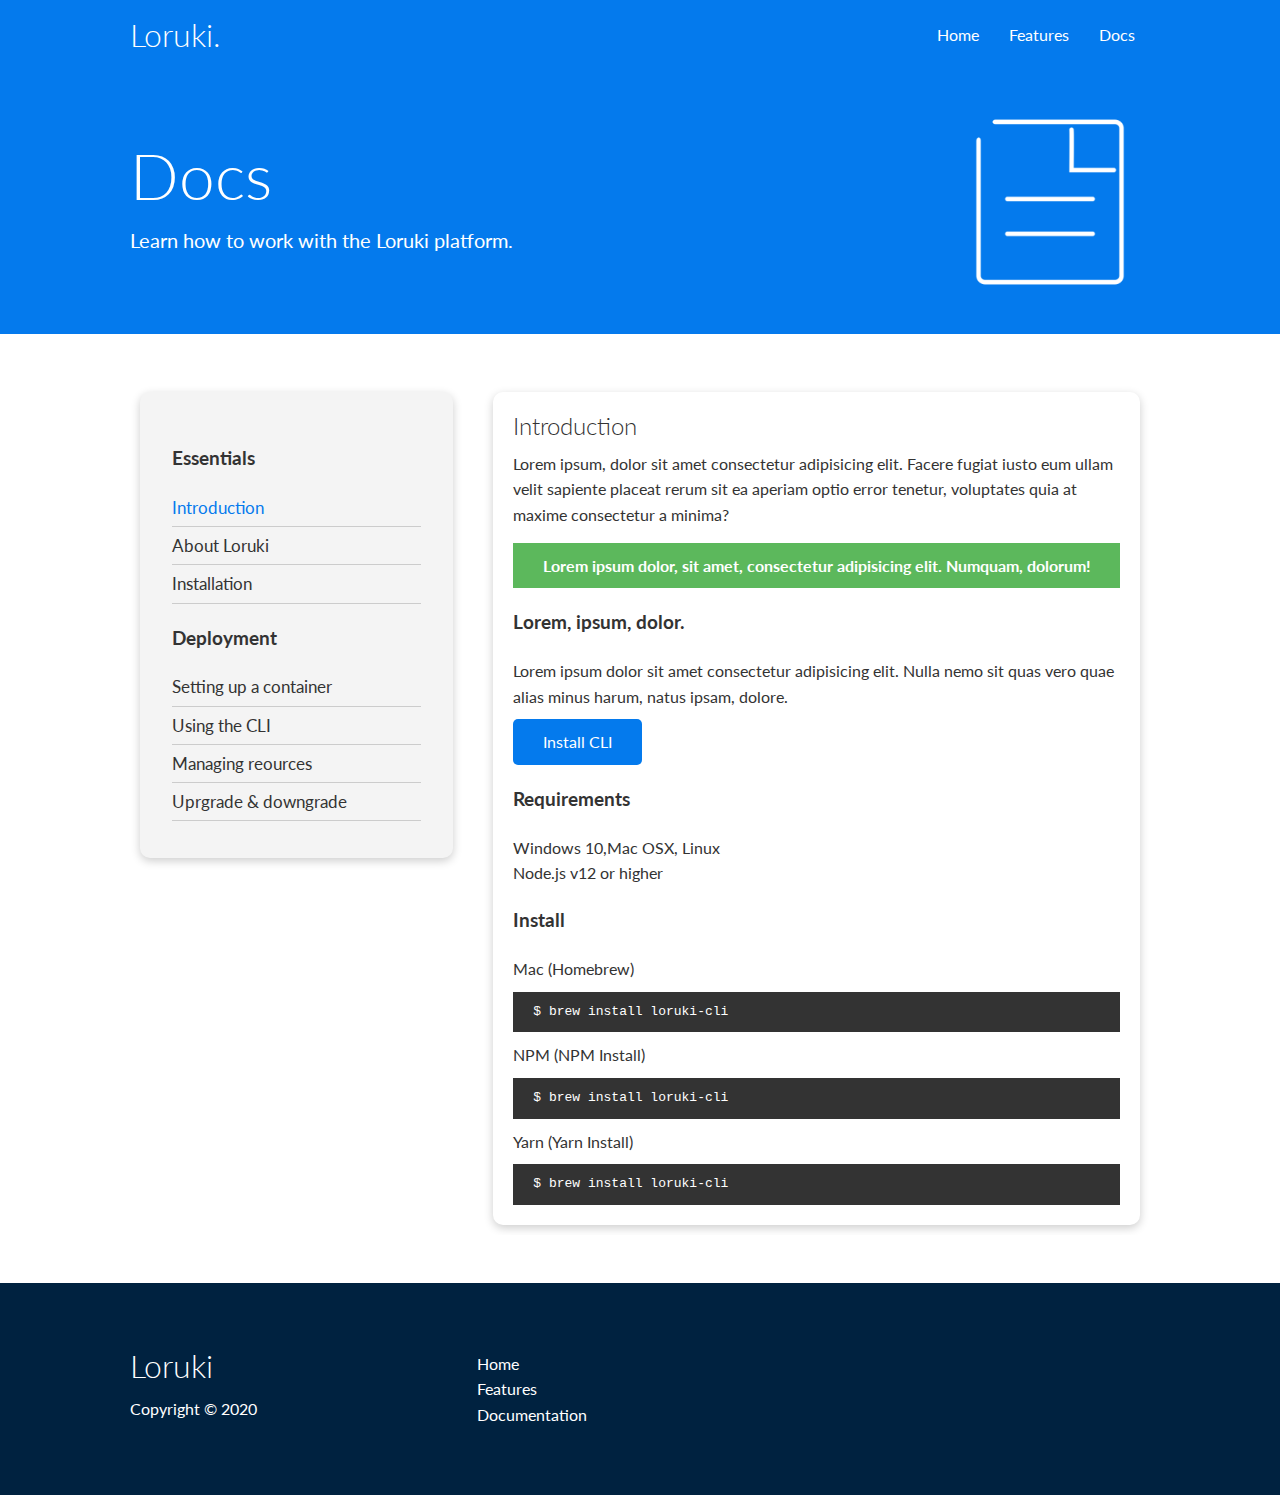
==== docs.html @ 864c298c "comment" ====
<!DOCTYPE html>
<html lang="en">
<head>
	<meta charset="utf-8">
	<meta name="keywords" content="">
	<meta name="description" content="">
	<meta name="viewport" content="width=device-width, initial-sale=1.0">
	<meta name="robots" content="nofollow">
	<meta name="author" content="Aikyu Canty">
	<link rel="stylesheet" href="/CSS/utilites.css">
	<link rel="stylesheet" href="/CSS/styles.css">
	<link rel="stylesheet" href="https://cdnjs.cloudflare.com/ajax/libs/font-awesome/5.15.1/css/all.min.css" integrity="sha512-+4zCK9k+qNFUR5X+cKL9EIR+ZOhtIloNl9GIKS57V1MyNsYpYcUrUeQc9vNfzsWfV28IaLL3i96P9sdNyeRssA==" crossorigin="anonymous" />
	<title>Loruki | Cloud Hosting For Everyone</title>
</head>
<body>
	<!-- Navbar -->
	<div class="navbar">
		<div class="container flex">
			<h1 class="logo">Loruki.</h1>
			<nav>
				<ul>
					<li><a href="index.html">Home</a></li>
					<li><a href="features.html">Features</a></li>
					<li><a href="docs.html">Docs</a></li>
				</ul>
			</nav>
		</div>
	</div><!-- end of Navbar -->

	<!-- Head -->
	<section class="docs-head bg-primary py-3">
		<div class="container grid">
			<div>
				<h1 class="xl">Docs</h1>
				<p class="lead">Learn how to work with the Loruki platform.</p>
			</div>
			<img src="IMG/docs.png" alt="">
		</div>
	</section>

	<!-- Docs Main -->
	<section class="docs-main my-4">
		<div class="container grid">
			<div class="card bg-light p-3">
				<h3 class="my-2">Essentials</h3>
				<nav>
					<ul>
						<li><a class="text-primary" href="#">Introduction</a></li>
						<li><a href="#">About Loruki</a></li>
						<li><a href="#">Installation</a></li>
					</ul>
				</nav>
				<h3 class="my-2">Deployment</h3>
				<nav>
					<ul>
						<li><a href="#">Setting up a container</a></li>
						<li><a href="#">Using the CLI</a></li>
						<li><a href="#">Managing reources</a></li>
						<li><a href="#">Uprgrade & downgrade</a></li>
					</ul>
				</nav>
			</div>
			<div class="card">
				<h2>Introduction</h2>
				<p>Lorem ipsum, dolor sit amet consectetur adipisicing elit. Facere fugiat iusto eum ullam velit sapiente placeat rerum sit ea aperiam optio error tenetur, voluptates quia at maxime consectetur a minima?</p>
				<div class="alert alert-success">
					<i class="fas fa-info"></i>Lorem ipsum dolor, sit amet, consectetur adipisicing elit. Numquam, dolorum!
				</div>
				<h3>Lorem, ipsum, dolor.</h3>
				<p>Lorem ipsum dolor sit amet consectetur adipisicing elit. Nulla nemo sit quas vero quae alias minus harum, natus ipsam, dolore.</p>
				<a href="#" class="btn btn-primary">Install CLI</a>
				<h3>Requirements</h3>
					<ul>
						<li>Windows 10,Mac OSX, Linux</li>
						<li>Node.js v12 or higher</li>
					</ul>
				<h3>Install</h3>
				<p>Mac (Homebrew)</p>
				<pre><code>$ brew install loruki-cli</code></pre>
				<p>NPM (NPM Install)</p>
				<pre><code>$ brew install loruki-cli</code></pre>
				<p>Yarn (Yarn Install)</p>
				<pre><code>$ brew install loruki-cli</code></pre>
			</div>
	</section>



	<!-- Footer -->
	<footer class="footer bg-dark py-5">
		<div class="container grid grid-3">
			<div>
				<h1>Loruki</h1>
				<p>Copyright &copy; 2020</p>
			</div>
			<nav>
				<ul>
					<li><a href="index.html">Home</a></li>
					<li><a href="features.html">Features</a></li>
					<li><a href="docs.html"></a>Documentation</li>
				</ul>
			</nav>
			<div class="social">
				<a href=""><i class="fab fa-github fa-2x"></i></a>
				<a href=""><i class="fab fa-twitter fa-2x"></i></a>
				<a href=""><i class="fab fa-facebook fa-2x"></i></a>
				<a href=""><i class="fab fa-instagram fa-2x"></i></a>
			</div>
		</div>
	</footer>

</body>
</html>
---- CSS/utilites.css ----
.container{
	max-width: 1100px;
	margin: 0 auto;
	overflow: auto;
	padding: 0 40px;
}

.card{
	background-color: #fff;
	color: #333;
	border-radius: 10px;
	box-shadow: 0 3px 10px rgba(0,0,0,0.2);
	padding: 20px;
	margin: 10px;
}
.btn{
	display: inline-block;
	padding: 10px 30px;
	cursor: pointer;
	background: var(--primary-color);
	color: #fff;
	border: none;
	border-radius: 5px;
}

.btn-outline{
	background-color: transparent;
	border: 1px solid white;
}

.btn:hover{
	transform: scale3d(.98);
}

.flex{
	display: flex;
	justify-content: center;
	align-items: center;
	height: 100%;
}

.grid{
	display: grid;
	grid-template-columns: repeat(2, 1fr);
	grid-gap: 20px;
	justify-content: center;
	align-items: center;
	height: 100%;
}

.grid-3{
	grid-template-columns: repeat(3, 1fr);
}

.text-center{
	text-align: center;
}



/* Background colors & Button colors */
.bg-primary, .btn-primary{
	background-color: var(--primary-color);
	color: #fff;
}
.bg-secondary, .btn-secondary{
	background-color: var(--secondary-color);
	color: #fff;
}
.bg-dark, .btn-dark{
	background-color: var(--dark-color);
	color: #fff;
}
.bg-light, .btn-light{
	background-color: var(--light-color);
	color: #333;
}

.bg-primary a, 
.btn-primary a,
.bg-secondary a, 
.btn-secondary a,
.bg-dark a, 
.btn-dark a,
.bg-light a, 
.btn-light a{
	color: #fff;
}


/* Text Sizes */
.lead{
	font-size: 20px;
}

.sm{
	font-size: 1rem;
}
.md{
	font-size: 2rem;
}
.lg{
	font-size: 3rem;
}
.xl{
	font-size: 4rem;
}

/*-- Alert --*/
.alert{
	background-color: var(--light-color);
	padding: 10px 20px;
	font-weight: bold;
	margin: 15px 0;
}

.alert i{
	margin-right: 10px;
}

.alert-success{
	background-color: var(--success-color);
	color: #fff;
}

.alert-error{
	background-color: var(--error-color);
	color: #fff;
}

/*--Margin--*/
.my-1{
	margin: 1rem 0;
}

.my-2{
	margin: 1.5rem 0;
}

.my-3{
	margin: 2rem 0;
}

.my-4{
	margin: 3rem 0;
}

.my-5{
	margin: 4rem 0;
}

.m-1{
	margin: 1rem ;
}

.m-2{	margin: 1.5rem ;
}
.m-3{
	margin: 2rem ;
}

.m-4{
	margin: 3rem ;
}

.m-5{
	margin: 4rem ;
}


/*--Padding--*/
.py-1{
	padding: 1rem 0;
}

.py-2{
	padding: 1.5rem 0;
}

.py-3{
	padding: 2rem 0;
}

.py-4{
	padding: 3rem 0;
}

.py-5{
	padding: 4rem 0;
}

.p-1{
	padding: 1rem ;
}

.p-2{
	padding: 1.5rem ;
}

.p-3{
	padding: 2rem ;
}

.p-4{
	padding: 3rem ;
}

.p-5{
	padding: 4rem ;
}
---- CSS/styles.css ----
@import url('https://fonts.googleapis.com/css2?family=Lato:wght@300&display=swap');

:root{
	--primary-color: #047aed;
	--secondary-color: #1c3fa8;
	--dark-color: #002240;
	--light-color: #f4f4f4;
	--success-color: #5cb85c;
	--error-color: #d9534f;
}

*{
	box-sizing: border-box;
	padding: 0;
	margin: 0;
}

body{
	font-family: 'Lato', sans-serif;
	color: #333;
	line-height: 1.6;
}

ul{
	list-style-type: none;
}

a{
	text-decoration: none;
	color: #333;
}

h1, h2{
	font-weight: 300;
	line-height: 1.2;
	margin: 0 0;
}

p{
	margin: 10px 0;
}

img{
	width: 100%;
}

code, pre{
	background: #333;
	color: #fff;
	padding: 10px;
}
.hidden{
	visibility: hidden;
	height: 0;
}
/*---------Navbar-----------*/
.navbar{
	background-color: var(--primary-color);
	color: #fff;
	height: 70px;
}
	
.navbar ul{
	display: flex;
}
.navbar a{
	color: #fff;
	padding: 10px;
	margin: 0 5px;
}

.navbar a:hover{
	border-bottom: 2px #fff solid;
}

.navbar .flex{
	justify-content: space-between;
}


/*-----Showcase------*/
.showcase{
	height: 400px;
	background-color: var(--primary-color); 
	color: #fff;
	position: relative;
}

.showcase h1{
	font-size: 40px;
}

.showcase p{
	margin: 20px 0;
}

.showcase .grid{
	overflow: visible;
	grid-template-columns: 55%, 45%;
	grid-gap: 30px;
}

.showcase-form{
	position: relative;
	top: 60px;
	height: 350px;
	width: 400px;
	padding: 40px;
	z-index: 100;
	animation: slideInFromRight 1s ease-in;
}

.showcase-form .form-control{
	margin: 30px 0;
}

.showcase-form input[type='text'],
.showcase-form input[type='email']{
	border: 0;
	border-bottom: 1px solid #b4becb;
	width: 100%;
	padding: 3px;
	font-size: 16px;
}
.showcase-form input:focus{
	outline: none;

}
.showcase::before,.showcase::after{
	content: '';
	position: absolute;
	height: 100px;
	bottom: -70px;
	right: 0;
	left: 0;
	background-color: #fff;
	-webkit-transform: skewY(-3deg);
	-moz-transform: skewY(-3deg);
	-ms-transform: skewY(-3deg);	
}

.showcase-text{
	animation: slideInFromLeft 1s ease-in;
}


/*-- Stats --*/
.stats{
	padding-top: 100px;
	animation: slideInFromBottom 1s ease-in;
}

.stas-heading{
	max-width: 500px;
	margin: auto;
}

.stats .grid h3{
	font-size: 35px;
}

.stats .grid p{
	font-size: 20px;
	font-weight: bold;
}


/*-- Cli --*/
.cli .grid{
	grid-template-columns: repeat(3,1fr);
	grid-template-rows: repeat(2,1fr);
}

.cli .grid > *:first-child{
	grid-column: 1 / span 2;
	grid-row: 1 / span 2;
}


/*-- Cloud --*/
.cloud .grid{
	grid-template-columns: 4fr, 3fr;
}


/*--Languages --*/
.languages .flex{
	flex-wrap: wrap;
}

.languages .card{
	text-align: center;
	margin: 18px 10px 40px;
	transition: transform;
}

.languages .card h4{
	font-size: 20px;
	margin-bottom: 10px;
}

.languages .card:hover{
	transform: translateY(-15px);
}


/*-- Features --*/
.features-head img, .docs-head img{
	width: 200px;
	justify-self: flex-end;
}

.features-sub-head img{
	width: 300px;
	justify-self: flex-end;
}

.features-main .card > i{
	margin-right: 20px;
}
.features-main .grid{
	padding: 30px;
}

.features-main .grid > *:first-child{
	grid-column: 1 / span 3;
}

.features-main .grid > *:nth-child(2){
	grid-column: 1 / span 2;
}

.text-primary{
	color: var(--primary-color) !important;
}
/*-- Docs --*/
.docs-main h3{
	margin: 20px 0;
}

.docs-main .grid{
	grid-template-columns: 1fr 2fr;
	align-items: flex-start;
}	

.docs-main nav a{
	color: #333;
}

.docs-main nav li{
	font-size: 17px;
	padding-bottom: 5px;
	margin-bottom: 5px;
	border-bottom: 1px #ccc solid
}

.docs-main a:hover{
	font-weight: bold;
}


/*-- Footer --*/
.footer .social a{
	margin: 0 10px;
}

/*-- Animations --*/
@keyframes slideInFromLeft{
	0%{
		transform: translateX(-100%);
	}
	100%{
		transform: translateX(0);
	}
}

@keyframes slideInFromRight{
	0%{
		transform: translateX(100%);
	}
	100%{
		transform: translateX(0);
	}
}

@keyframes slideInFromTop{
	0%{
		transform: translateY(-100%);
	}
	100%{
		transform: translateX(0);
	}
}

@keyframes slideInFromBottom{
	0%{
		transform: translateY(100%);
	}
	100%{
		transform: translateX(0);
	}
}

/* Tablets and Under */
@media(max-width: 768px){
	.grid,
	.showcase .grid,
	.stats .grid,
	.cli .grid,
	.cloud .grid,
	.features-main .grid,
	.docs-main .grid{
		grid-template-columns: 1fr;
		grid-template-rows: 1fr;
	}

	.showcase {
		height: auto;
	}
	.showcase-text{
		text-align: center;
		margin-top: 40px;
	}
	.showcase-form{
		justify-self: center;
		margin: auto;
	}

	.cli .grid > *:first-child{
	grid-column: 1;
	grid-row: 1;
}
	.features-head img,
	.features-sub-head img,
	.docs-head img {
		justify-self: center;
	}

	.features-main .grid > *:first-child,
	.features-main .grid > *:nth-child(2){
		grid-column: 1;
	}
}

/* Mobile */
@media(max-width: 500px){
	.navbar{
		height: 110px;
	}
	.navbar .flex{
		flex-direction: column;
	}
	.navbar ul{
		padding: 10px;
		background-color: rgba(0,0,0,.1);
	}

}
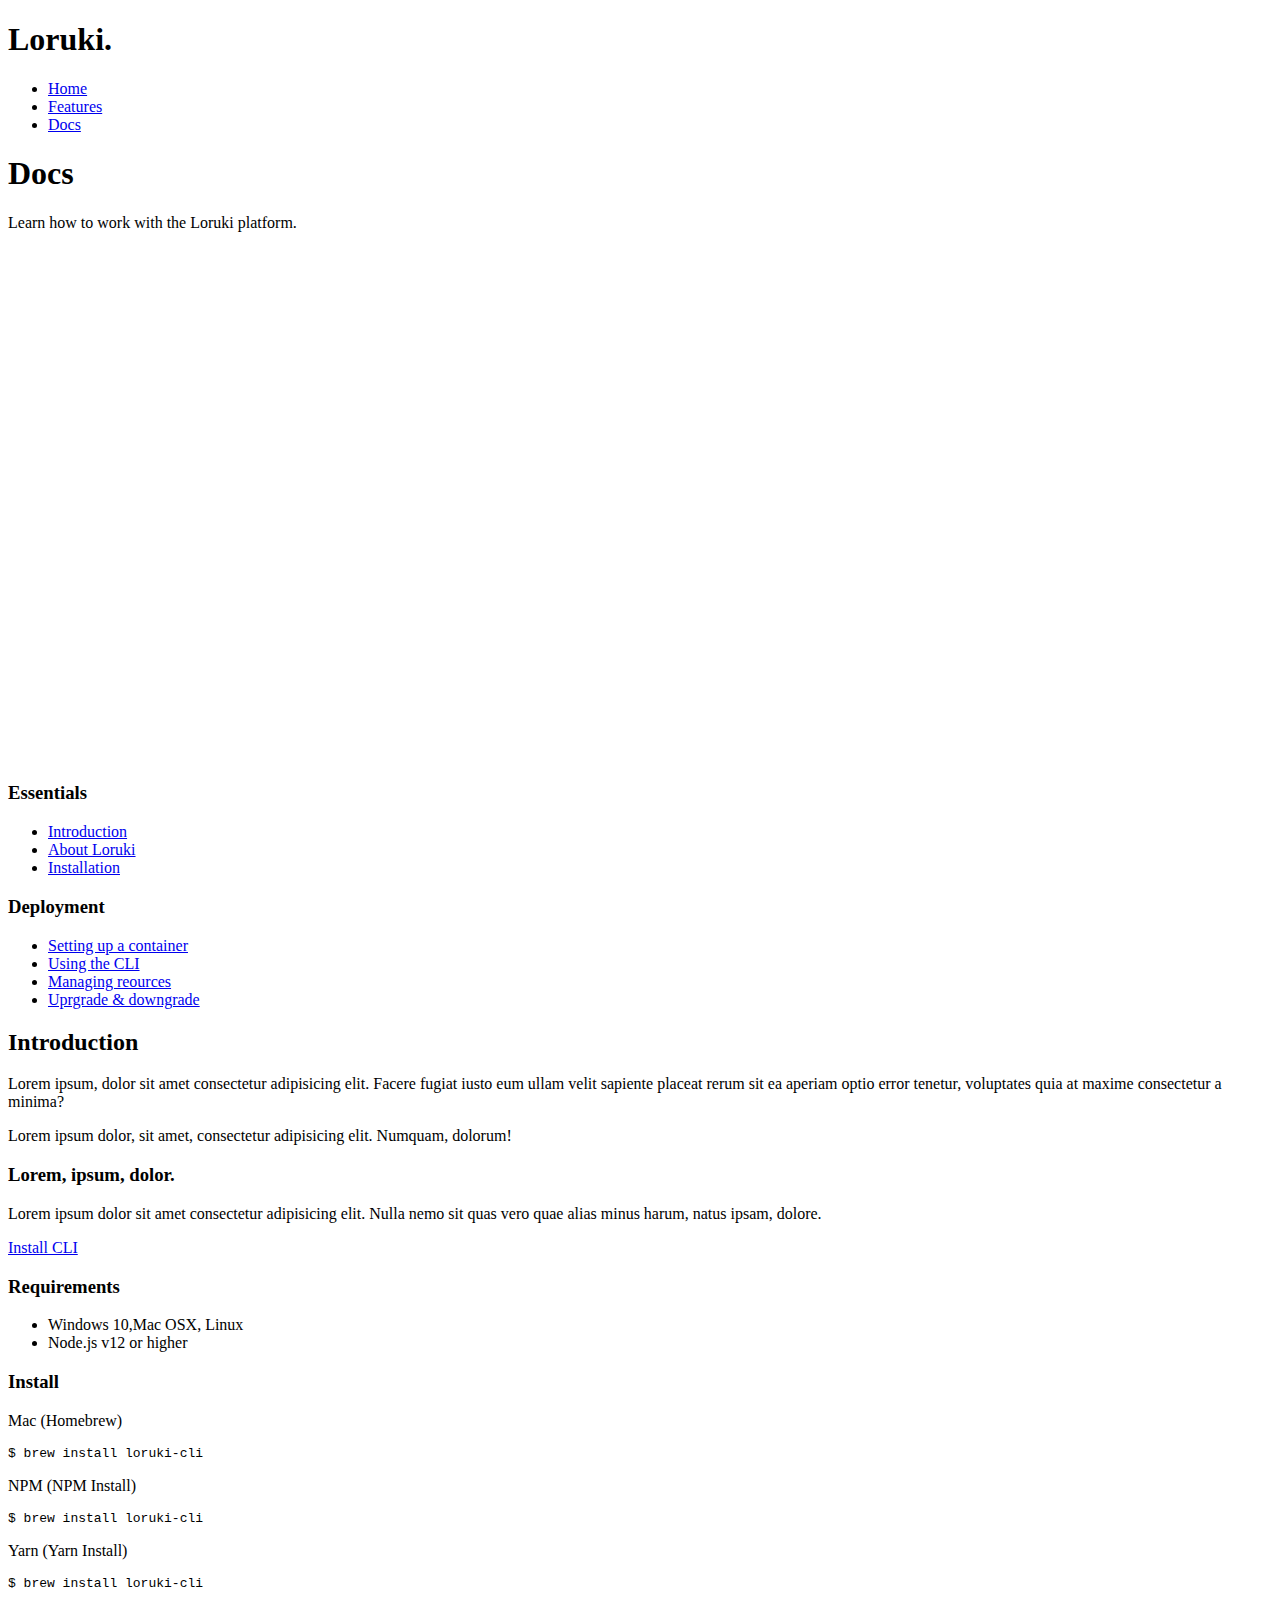
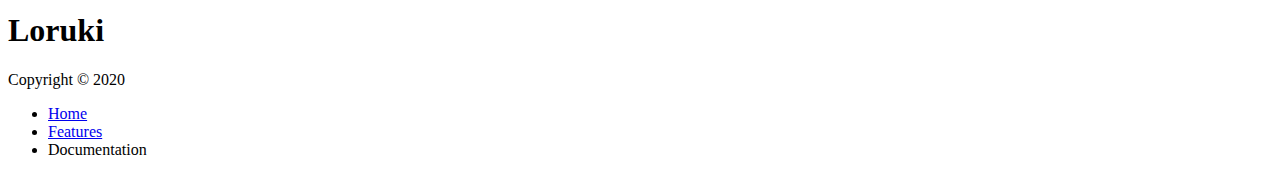
==== commit b499f423: "Update docs.html" ====
--- a/docs.html
+++ b/docs.html
@@ -7,8 +7,8 @@
 	<meta name="viewport" content="width=device-width, initial-sale=1.0">
 	<meta name="robots" content="nofollow">
 	<meta name="author" content="Aikyu Canty">
-	<link rel="stylesheet" href="/CSS/utilites.css">
-	<link rel="stylesheet" href="/CSS/styles.css">
+	<link rel="stylesheet" href="../utilites.css">
+	<link rel="stylesheet" href="../styles.css">
 	<link rel="stylesheet" href="https://cdnjs.cloudflare.com/ajax/libs/font-awesome/5.15.1/css/all.min.css" integrity="sha512-+4zCK9k+qNFUR5X+cKL9EIR+ZOhtIloNl9GIKS57V1MyNsYpYcUrUeQc9vNfzsWfV28IaLL3i96P9sdNyeRssA==" crossorigin="anonymous" />
 	<title>Loruki | Cloud Hosting For Everyone</title>
 </head>
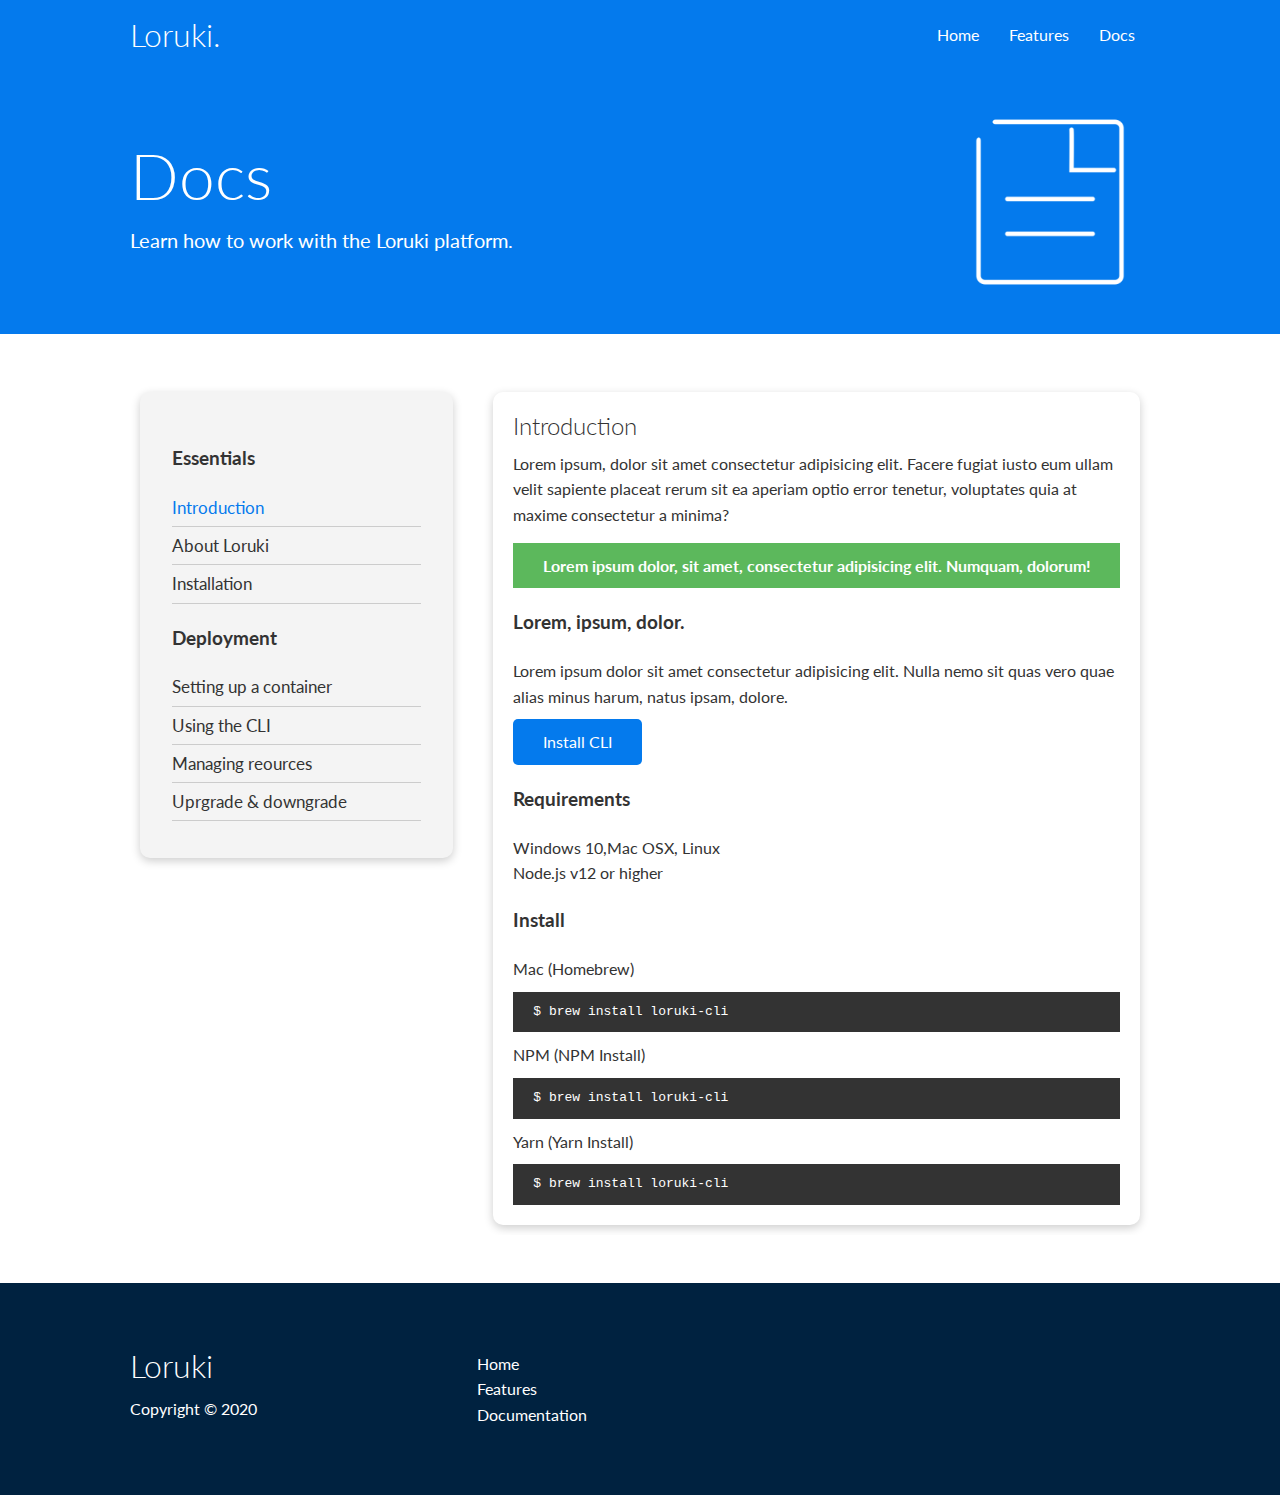
==== commit e9e7e692: "Update docs.html" ====
--- a/docs.html
+++ b/docs.html
@@ -7,8 +7,8 @@
 	<meta name="viewport" content="width=device-width, initial-sale=1.0">
 	<meta name="robots" content="nofollow">
 	<meta name="author" content="Aikyu Canty">
-	<link rel="stylesheet" href="../utilites.css">
-	<link rel="stylesheet" href="../styles.css">
+	<link rel="stylesheet" href="CSS/utilites.css">
+	<link rel="stylesheet" href="CSS/styles.css">
 	<link rel="stylesheet" href="https://cdnjs.cloudflare.com/ajax/libs/font-awesome/5.15.1/css/all.min.css" integrity="sha512-+4zCK9k+qNFUR5X+cKL9EIR+ZOhtIloNl9GIKS57V1MyNsYpYcUrUeQc9vNfzsWfV28IaLL3i96P9sdNyeRssA==" crossorigin="anonymous" />
 	<title>Loruki | Cloud Hosting For Everyone</title>
 </head>
--- a/CSS/utilites.css
+++ b/CSS/utilites.css
@@ -0,0 +1,210 @@
+.container{
+	max-width: 1100px;
+	margin: 0 auto;
+	overflow: auto;
+	padding: 0 40px;
+}
+
+.card{
+	background-color: #fff;
+	color: #333;
+	border-radius: 10px;
+	box-shadow: 0 3px 10px rgba(0,0,0,0.2);
+	padding: 20px;
+	margin: 10px;
+}
+.btn{
+	display: inline-block;
+	padding: 10px 30px;
+	cursor: pointer;
+	background: var(--primary-color);
+	color: #fff;
+	border: none;
+	border-radius: 5px;
+}
+
+.btn-outline{
+	background-color: transparent;
+	border: 1px solid white;
+}
+
+.btn:hover{
+	transform: scale3d(.98);
+}
+
+.flex{
+	display: flex;
+	justify-content: center;
+	align-items: center;
+	height: 100%;
+}
+
+.grid{
+	display: grid;
+	grid-template-columns: repeat(2, 1fr);
+	grid-gap: 20px;
+	justify-content: center;
+	align-items: center;
+	height: 100%;
+}
+
+.grid-3{
+	grid-template-columns: repeat(3, 1fr);
+}
+
+.text-center{
+	text-align: center;
+}
+
+
+
+/* Background colors & Button colors */
+.bg-primary, .btn-primary{
+	background-color: var(--primary-color);
+	color: #fff;
+}
+.bg-secondary, .btn-secondary{
+	background-color: var(--secondary-color);
+	color: #fff;
+}
+.bg-dark, .btn-dark{
+	background-color: var(--dark-color);
+	color: #fff;
+}
+.bg-light, .btn-light{
+	background-color: var(--light-color);
+	color: #333;
+}
+
+.bg-primary a, 
+.btn-primary a,
+.bg-secondary a, 
+.btn-secondary a,
+.bg-dark a, 
+.btn-dark a,
+.bg-light a, 
+.btn-light a{
+	color: #fff;
+}
+
+
+/* Text Sizes */
+.lead{
+	font-size: 20px;
+}
+
+.sm{
+	font-size: 1rem;
+}
+.md{
+	font-size: 2rem;
+}
+.lg{
+	font-size: 3rem;
+}
+.xl{
+	font-size: 4rem;
+}
+
+/*-- Alert --*/
+.alert{
+	background-color: var(--light-color);
+	padding: 10px 20px;
+	font-weight: bold;
+	margin: 15px 0;
+}
+
+.alert i{
+	margin-right: 10px;
+}
+
+.alert-success{
+	background-color: var(--success-color);
+	color: #fff;
+}
+
+.alert-error{
+	background-color: var(--error-color);
+	color: #fff;
+}
+
+/*--Margin--*/
+.my-1{
+	margin: 1rem 0;
+}
+
+.my-2{
+	margin: 1.5rem 0;
+}
+
+.my-3{
+	margin: 2rem 0;
+}
+
+.my-4{
+	margin: 3rem 0;
+}
+
+.my-5{
+	margin: 4rem 0;
+}
+
+.m-1{
+	margin: 1rem ;
+}
+
+.m-2{	margin: 1.5rem ;
+}
+.m-3{
+	margin: 2rem ;
+}
+
+.m-4{
+	margin: 3rem ;
+}
+
+.m-5{
+	margin: 4rem ;
+}
+
+
+/*--Padding--*/
+.py-1{
+	padding: 1rem 0;
+}
+
+.py-2{
+	padding: 1.5rem 0;
+}
+
+.py-3{
+	padding: 2rem 0;
+}
+
+.py-4{
+	padding: 3rem 0;
+}
+
+.py-5{
+	padding: 4rem 0;
+}
+
+.p-1{
+	padding: 1rem ;
+}
+
+.p-2{
+	padding: 1.5rem ;
+}
+
+.p-3{
+	padding: 2rem ;
+}
+
+.p-4{
+	padding: 3rem ;
+}
+
+.p-5{
+	padding: 4rem ;
+}--- a/CSS/styles.css
+++ b/CSS/styles.css
@@ -0,0 +1,358 @@
+@import url('https://fonts.googleapis.com/css2?family=Lato:wght@300&display=swap');
+
+:root{
+	--primary-color: #047aed;
+	--secondary-color: #1c3fa8;
+	--dark-color: #002240;
+	--light-color: #f4f4f4;
+	--success-color: #5cb85c;
+	--error-color: #d9534f;
+}
+
+*{
+	box-sizing: border-box;
+	padding: 0;
+	margin: 0;
+}
+
+body{
+	font-family: 'Lato', sans-serif;
+	color: #333;
+	line-height: 1.6;
+}
+
+ul{
+	list-style-type: none;
+}
+
+a{
+	text-decoration: none;
+	color: #333;
+}
+
+h1, h2{
+	font-weight: 300;
+	line-height: 1.2;
+	margin: 0 0;
+}
+
+p{
+	margin: 10px 0;
+}
+
+img{
+	width: 100%;
+}
+
+code, pre{
+	background: #333;
+	color: #fff;
+	padding: 10px;
+}
+.hidden{
+	visibility: hidden;
+	height: 0;
+}
+/*---------Navbar-----------*/
+.navbar{
+	background-color: var(--primary-color);
+	color: #fff;
+	height: 70px;
+}
+	
+.navbar ul{
+	display: flex;
+}
+.navbar a{
+	color: #fff;
+	padding: 10px;
+	margin: 0 5px;
+}
+
+.navbar a:hover{
+	border-bottom: 2px #fff solid;
+}
+
+.navbar .flex{
+	justify-content: space-between;
+}
+
+
+/*-----Showcase------*/
+.showcase{
+	height: 400px;
+	background-color: var(--primary-color); 
+	color: #fff;
+	position: relative;
+}
+
+.showcase h1{
+	font-size: 40px;
+}
+
+.showcase p{
+	margin: 20px 0;
+}
+
+.showcase .grid{
+	overflow: visible;
+	grid-template-columns: 55%, 45%;
+	grid-gap: 30px;
+}
+
+.showcase-form{
+	position: relative;
+	top: 60px;
+	height: 350px;
+	width: 400px;
+	padding: 40px;
+	z-index: 100;
+	animation: slideInFromRight 1s ease-in;
+}
+
+.showcase-form .form-control{
+	margin: 30px 0;
+}
+
+.showcase-form input[type='text'],
+.showcase-form input[type='email']{
+	border: 0;
+	border-bottom: 1px solid #b4becb;
+	width: 100%;
+	padding: 3px;
+	font-size: 16px;
+}
+.showcase-form input:focus{
+	outline: none;
+
+}
+.showcase::before,.showcase::after{
+	content: '';
+	position: absolute;
+	height: 100px;
+	bottom: -70px;
+	right: 0;
+	left: 0;
+	background-color: #fff;
+	-webkit-transform: skewY(-3deg);
+	-moz-transform: skewY(-3deg);
+	-ms-transform: skewY(-3deg);	
+}
+
+.showcase-text{
+	animation: slideInFromLeft 1s ease-in;
+}
+
+
+/*-- Stats --*/
+.stats{
+	padding-top: 100px;
+	animation: slideInFromBottom 1s ease-in;
+}
+
+.stas-heading{
+	max-width: 500px;
+	margin: auto;
+}
+
+.stats .grid h3{
+	font-size: 35px;
+}
+
+.stats .grid p{
+	font-size: 20px;
+	font-weight: bold;
+}
+
+
+/*-- Cli --*/
+.cli .grid{
+	grid-template-columns: repeat(3,1fr);
+	grid-template-rows: repeat(2,1fr);
+}
+
+.cli .grid > *:first-child{
+	grid-column: 1 / span 2;
+	grid-row: 1 / span 2;
+}
+
+
+/*-- Cloud --*/
+.cloud .grid{
+	grid-template-columns: 4fr, 3fr;
+}
+
+
+/*--Languages --*/
+.languages .flex{
+	flex-wrap: wrap;
+}
+
+.languages .card{
+	text-align: center;
+	margin: 18px 10px 40px;
+	transition: transform;
+}
+
+.languages .card h4{
+	font-size: 20px;
+	margin-bottom: 10px;
+}
+
+.languages .card:hover{
+	transform: translateY(-15px);
+}
+
+
+/*-- Features --*/
+.features-head img, .docs-head img{
+	width: 200px;
+	justify-self: flex-end;
+}
+
+.features-sub-head img{
+	width: 300px;
+	justify-self: flex-end;
+}
+
+.features-main .card > i{
+	margin-right: 20px;
+}
+.features-main .grid{
+	padding: 30px;
+}
+
+.features-main .grid > *:first-child{
+	grid-column: 1 / span 3;
+}
+
+.features-main .grid > *:nth-child(2){
+	grid-column: 1 / span 2;
+}
+
+.text-primary{
+	color: var(--primary-color) !important;
+}
+/*-- Docs --*/
+.docs-main h3{
+	margin: 20px 0;
+}
+
+.docs-main .grid{
+	grid-template-columns: 1fr 2fr;
+	align-items: flex-start;
+}	
+
+.docs-main nav a{
+	color: #333;
+}
+
+.docs-main nav li{
+	font-size: 17px;
+	padding-bottom: 5px;
+	margin-bottom: 5px;
+	border-bottom: 1px #ccc solid
+}
+
+.docs-main a:hover{
+	font-weight: bold;
+}
+
+
+/*-- Footer --*/
+.footer .social a{
+	margin: 0 10px;
+}
+
+/*-- Animations --*/
+@keyframes slideInFromLeft{
+	0%{
+		transform: translateX(-100%);
+	}
+	100%{
+		transform: translateX(0);
+	}
+}
+
+@keyframes slideInFromRight{
+	0%{
+		transform: translateX(100%);
+	}
+	100%{
+		transform: translateX(0);
+	}
+}
+
+@keyframes slideInFromTop{
+	0%{
+		transform: translateY(-100%);
+	}
+	100%{
+		transform: translateX(0);
+	}
+}
+
+@keyframes slideInFromBottom{
+	0%{
+		transform: translateY(100%);
+	}
+	100%{
+		transform: translateX(0);
+	}
+}
+
+/* Tablets and Under */
+@media(max-width: 768px){
+	.grid,
+	.showcase .grid,
+	.stats .grid,
+	.cli .grid,
+	.cloud .grid,
+	.features-main .grid,
+	.docs-main .grid{
+		grid-template-columns: 1fr;
+		grid-template-rows: 1fr;
+	}
+
+	.showcase {
+		height: auto;
+	}
+	.showcase-text{
+		text-align: center;
+		margin-top: 40px;
+	}
+	.showcase-form{
+		justify-self: center;
+		margin: auto;
+	}
+
+	.cli .grid > *:first-child{
+	grid-column: 1;
+	grid-row: 1;
+}
+	.features-head img,
+	.features-sub-head img,
+	.docs-head img {
+		justify-self: center;
+	}
+
+	.features-main .grid > *:first-child,
+	.features-main .grid > *:nth-child(2){
+		grid-column: 1;
+	}
+}
+
+/* Mobile */
+@media(max-width: 500px){
+	.navbar{
+		height: 110px;
+	}
+	.navbar .flex{
+		flex-direction: column;
+	}
+	.navbar ul{
+		padding: 10px;
+		background-color: rgba(0,0,0,.1);
+	}
+
+}